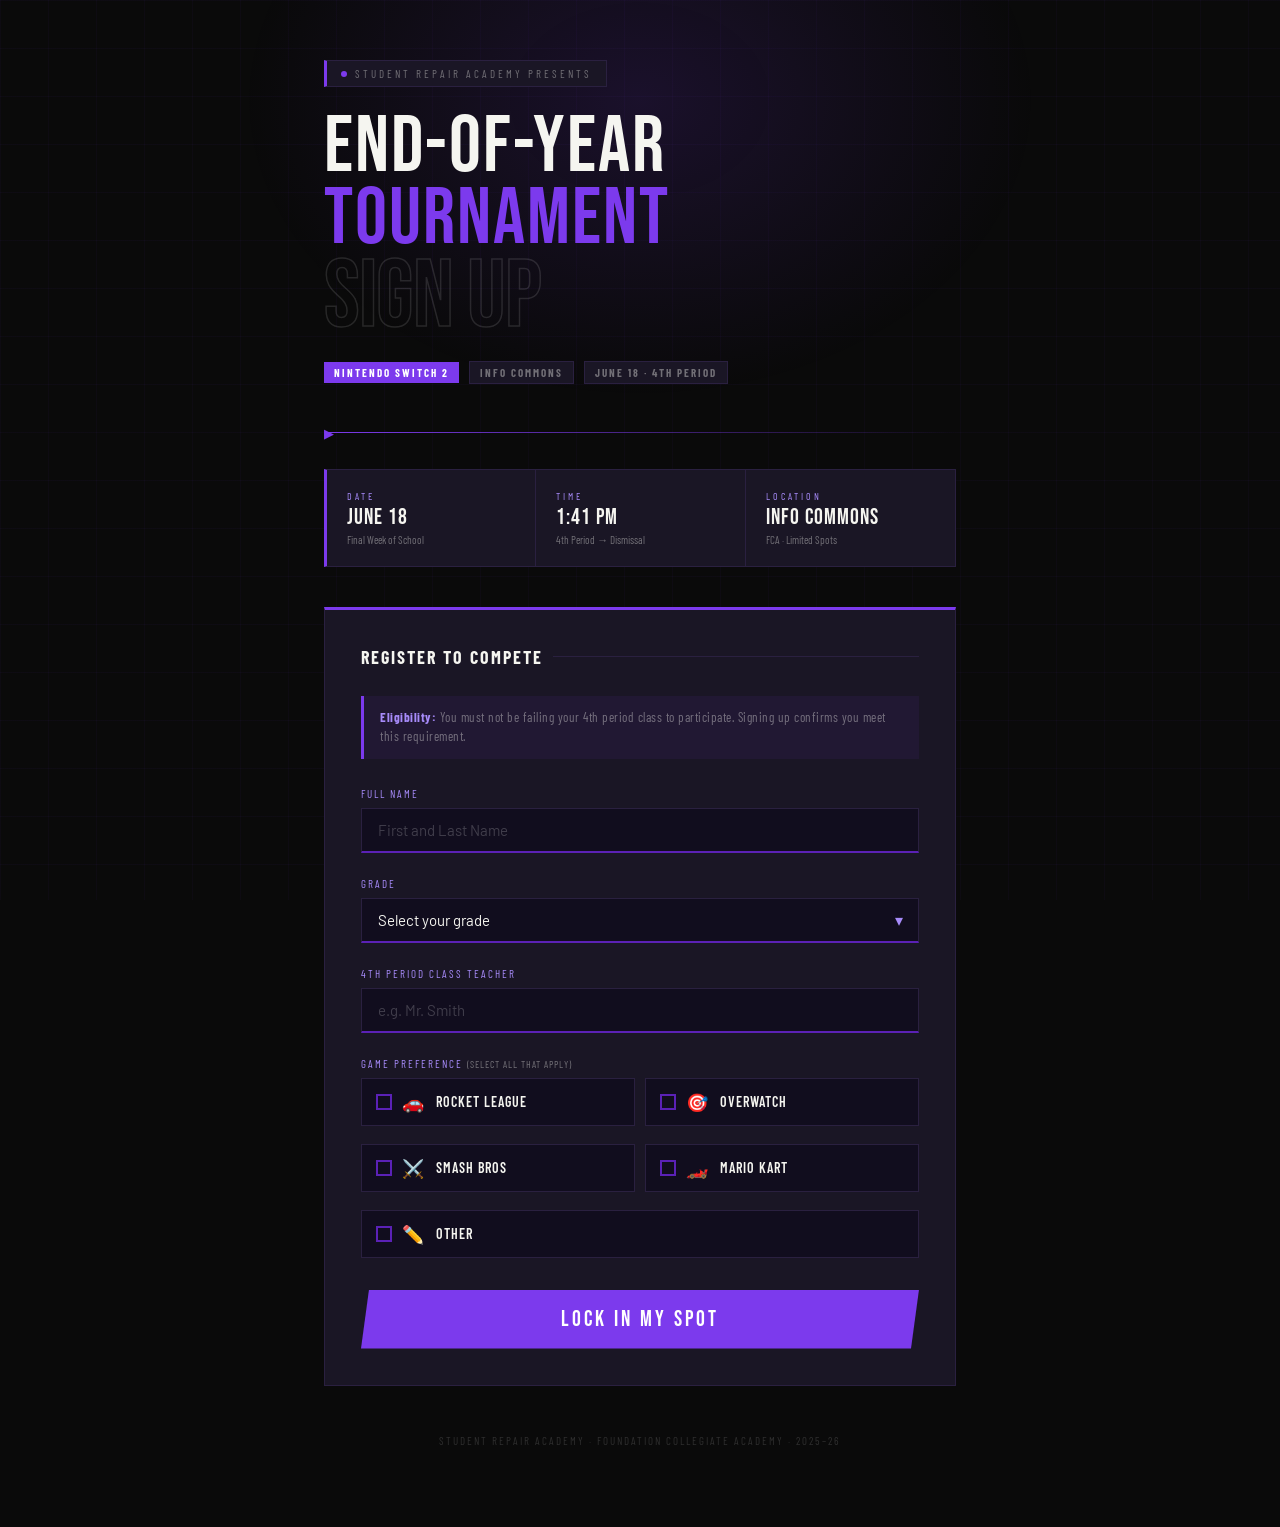
==== index.html @ 6c98fd11 "Create index.html" ====
<!DOCTYPE html>
<html lang="en">
<head>
<meta charset="UTF-8">
<meta name="viewport" content="width=device-width, initial-scale=1.0">
<title>SRA Tournament — Sign Up</title>
<link href="https://fonts.googleapis.com/css2?family=Bebas+Neue&family=Barlow+Condensed:wght@400;600;700&family=Barlow:wght@400;500&display=swap" rel="stylesheet">
<style>
  *, *::before, *::after { box-sizing: border-box; margin: 0; padding: 0; }

  :root {
    --black: #0a0a0a;
    --purple: #7c3aed;
    --purple-light: #a78bfa;
    --purple-dark: #5b21b6;
    --purple-glow: rgba(124,58,237,0.25);
    --card: #1a1625;
    --card-border: #2a2040;
    --white: #f5f5f0;
    --muted: rgba(245,245,240,0.4);
  }

  html { scroll-behavior: smooth; }

  body {
    background: var(--black);
    color: var(--white);
    font-family: 'Barlow', sans-serif;
    min-height: 100vh;
    overflow-x: hidden;
  }

  /* Animated background */
  body::before {
    content: '';
    position: fixed;
    inset: 0;
    background-image:
      linear-gradient(rgba(124,58,237,0.04) 1px, transparent 1px),
      linear-gradient(90deg, rgba(124,58,237,0.04) 1px, transparent 1px);
    background-size: 48px 48px;
    pointer-events: none;
    z-index: 0;
  }

  /* Glow orb */
  body::after {
    content: '';
    position: fixed;
    top: -200px;
    left: 50%;
    transform: translateX(-50%);
    width: 800px;
    height: 600px;
    background: radial-gradient(ellipse, rgba(124,58,237,0.15) 0%, transparent 70%);
    pointer-events: none;
    z-index: 0;
  }

  .container {
    max-width: 680px;
    margin: 0 auto;
    padding: 60px 24px 80px;
    position: relative;
    z-index: 1;
  }

  /* Header */
  .header {
    margin-bottom: 48px;
    animation: fadeUp 0.6s ease both;
  }

  .presents-tag {
    display: inline-flex;
    align-items: center;
    gap: 8px;
    background: var(--card);
    border: 1px solid var(--card-border);
    border-left: 3px solid var(--purple);
    padding: 6px 14px;
    font-family: 'Barlow Condensed', sans-serif;
    font-size: 11px;
    letter-spacing: 3px;
    text-transform: uppercase;
    color: var(--muted);
    margin-bottom: 24px;
  }

  .presents-tag::before {
    content: '';
    width: 6px; height: 6px;
    border-radius: 50%;
    background: var(--purple);
    animation: pulse 2s ease infinite;
  }

  .main-title {
    font-family: 'Bebas Neue', sans-serif;
    font-size: 80px;
    line-height: 0.9;
    letter-spacing: 2px;
    margin-bottom: 16px;
  }

  .main-title .line1 { color: var(--white); }
  .main-title .line2 { color: var(--purple); }
  .main-title .line3 {
    -webkit-text-stroke: 1.5px rgba(255,255,255,0.12);
    color: transparent;
    font-size: 96px;
    letter-spacing: -1px;
  }

  .meta-row {
    display: flex;
    align-items: center;
    flex-wrap: wrap;
    gap: 10px;
    margin-top: 20px;
  }

  .badge {
    font-family: 'Barlow Condensed', sans-serif;
    font-size: 11px;
    font-weight: 700;
    letter-spacing: 2px;
    text-transform: uppercase;
    padding: 4px 10px;
  }

  .badge-purple { background: var(--purple); color: white; }
  .badge-outline {
    border: 1px solid var(--card-border);
    color: var(--muted);
    background: var(--card);
  }

  .divider {
    height: 1px;
    background: linear-gradient(90deg, var(--purple), transparent);
    margin: 36px 0;
    position: relative;
    animation: fadeUp 0.6s 0.2s ease both;
  }

  .divider::before {
    content: '▶';
    position: absolute;
    left: 0; top: -7px;
    color: var(--purple);
    font-size: 13px;
  }

  /* Event info strip */
  .info-strip {
    display: grid;
    grid-template-columns: repeat(3, 1fr);
    border: 1px solid var(--card-border);
    border-left: 3px solid var(--purple);
    background: var(--card);
    margin-bottom: 40px;
    animation: fadeUp 0.6s 0.3s ease both;
  }

  .info-item {
    padding: 20px;
    border-right: 1px solid var(--card-border);
  }

  .info-item:last-child { border-right: none; }

  .info-label {
    font-family: 'Barlow Condensed', sans-serif;
    font-size: 10px;
    letter-spacing: 3px;
    text-transform: uppercase;
    color: var(--purple-light);
    margin-bottom: 4px;
  }

  .info-value {
    font-family: 'Bebas Neue', sans-serif;
    font-size: 22px;
    letter-spacing: 1px;
    color: var(--white);
    line-height: 1.1;
  }

  .info-sub {
    font-size: 11px;
    color: var(--muted);
    margin-top: 2px;
    font-family: 'Barlow Condensed', sans-serif;
  }

  /* Form */
  .form-card {
    background: var(--card);
    border: 1px solid var(--card-border);
    border-top: 3px solid var(--purple);
    padding: 36px;
    animation: fadeUp 0.6s 0.4s ease both;
  }

  .form-title {
    font-family: 'Barlow Condensed', sans-serif;
    font-weight: 700;
    font-size: 18px;
    letter-spacing: 2px;
    text-transform: uppercase;
    color: var(--white);
    margin-bottom: 28px;
    display: flex;
    align-items: center;
    gap: 10px;
  }

  .form-title::after {
    content: '';
    flex: 1;
    height: 1px;
    background: var(--card-border);
  }

  .field-group {
    margin-bottom: 24px;
  }

  label {
    display: block;
    font-family: 'Barlow Condensed', sans-serif;
    font-size: 11px;
    letter-spacing: 2px;
    text-transform: uppercase;
    color: var(--purple-light);
    margin-bottom: 8px;
  }

  input[type="text"],
  select {
    width: 100%;
    background: #110d1e;
    border: 1px solid var(--card-border);
    border-bottom: 2px solid var(--purple-dark);
    color: var(--white);
    font-family: 'Barlow', sans-serif;
    font-size: 15px;
    padding: 12px 16px;
    outline: none;
    transition: border-color 0.2s, box-shadow 0.2s;
    appearance: none;
    -webkit-appearance: none;
  }

  input[type="text"]:focus,
  select:focus {
    border-color: var(--purple);
    border-bottom-color: var(--purple);
    box-shadow: 0 4px 20px rgba(124,58,237,0.15);
  }

  input[type="text"]::placeholder { color: rgba(255,255,255,0.2); }

  .select-wrap {
    position: relative;
  }

  .select-wrap::after {
    content: '▾';
    position: absolute;
    right: 16px;
    top: 50%;
    transform: translateY(-50%);
    color: var(--purple-light);
    pointer-events: none;
    font-size: 16px;
  }

  select option { background: #1a1625; }

  /* Checkbox group */
  .checkbox-group {
    display: grid;
    grid-template-columns: 1fr 1fr;
    gap: 10px;
  }

  .checkbox-item {
    display: flex;
    align-items: center;
    gap: 10px;
    background: #110d1e;
    border: 1px solid var(--card-border);
    padding: 12px 14px;
    cursor: pointer;
    transition: border-color 0.2s, background 0.2s;
    user-select: none;
  }

  .checkbox-item:hover {
    border-color: var(--purple-dark);
    background: #1a1230;
  }

  .checkbox-item input[type="checkbox"] {
    appearance: none;
    -webkit-appearance: none;
    width: 16px; height: 16px;
    border: 2px solid var(--purple-dark);
    background: transparent;
    cursor: pointer;
    flex-shrink: 0;
    position: relative;
    transition: background 0.15s, border-color 0.15s;
  }

  .checkbox-item input[type="checkbox"]:checked {
    background: var(--purple);
    border-color: var(--purple);
  }

  .checkbox-item input[type="checkbox"]:checked::after {
    content: '✓';
    position: absolute;
    top: -2px; left: 1px;
    color: white;
    font-size: 12px;
    font-weight: bold;
  }

  .checkbox-item:has(input:checked) {
    border-color: var(--purple);
    background: rgba(124,58,237,0.08);
  }

  .checkbox-label {
    font-family: 'Barlow Condensed', sans-serif;
    font-size: 14px;
    font-weight: 600;
    letter-spacing: 1px;
    color: var(--white);
  }

  .checkbox-item .game-icon {
    font-size: 18px;
  }

  /* Notice */
  .notice {
    background: rgba(124,58,237,0.07);
    border-left: 3px solid var(--purple);
    padding: 12px 16px;
    margin-bottom: 28px;
    font-size: 13px;
    color: var(--muted);
    line-height: 1.5;
    font-family: 'Barlow Condensed', sans-serif;
    letter-spacing: 0.5px;
  }

  .notice strong { color: var(--purple-light); }

  /* Submit */
  .submit-btn {
    width: 100%;
    background: var(--purple);
    color: white;
    border: none;
    font-family: 'Bebas Neue', sans-serif;
    font-size: 22px;
    letter-spacing: 3px;
    padding: 16px;
    cursor: pointer;
    clip-path: polygon(8px 0%, 100% 0%, calc(100% - 8px) 100%, 0% 100%);
    transition: background 0.2s, transform 0.1s, box-shadow 0.2s;
    position: relative;
    overflow: hidden;
  }

  .submit-btn:hover {
    background: var(--purple-dark);
    box-shadow: 0 0 30px rgba(124,58,237,0.4);
  }

  .submit-btn:active { transform: scale(0.99); }

  .submit-btn.loading {
    pointer-events: none;
    opacity: 0.7;
  }

  /* Success state */
  .success-screen {
    display: none;
    text-align: center;
    padding: 60px 20px;
    animation: fadeUp 0.5s ease both;
  }

  .success-screen.show { display: block; }
  .form-card.hidden { display: none; }

  .success-icon {
    width: 64px; height: 64px;
    background: var(--purple);
    border-radius: 50%;
    display: flex;
    align-items: center;
    justify-content: center;
    margin: 0 auto 24px;
    font-size: 28px;
    box-shadow: 0 0 40px rgba(124,58,237,0.4);
  }

  .success-title {
    font-family: 'Bebas Neue', sans-serif;
    font-size: 52px;
    color: var(--white);
    letter-spacing: 2px;
    line-height: 1;
    margin-bottom: 12px;
  }

  .success-title span { color: var(--purple); }

  .success-body {
    font-family: 'Barlow Condensed', sans-serif;
    font-size: 16px;
    color: var(--muted);
    letter-spacing: 1px;
    line-height: 1.6;
  }

  /* Footer */
  .footer {
    text-align: center;
    margin-top: 48px;
    font-family: 'Barlow Condensed', sans-serif;
    font-size: 11px;
    letter-spacing: 2px;
    text-transform: uppercase;
    color: rgba(255,255,255,0.15);
  }

  /* Animations */
  @keyframes fadeUp {
    from { opacity: 0; transform: translateY(20px); }
    to { opacity: 1; transform: translateY(0); }
  }

  @keyframes pulse {
    0%, 100% { opacity: 1; }
    50% { opacity: 0.4; }
  }

  /* Error state */
  .field-error {
    font-family: 'Barlow Condensed', sans-serif;
    font-size: 12px;
    color: #f87171;
    letter-spacing: 1px;
    margin-top: 6px;
    display: none;
  }

  .field-group.has-error input,
  .field-group.has-error select {
    border-color: #f87171;
  }

  .field-group.has-error .field-error { display: block; }
</style>
</head>
<body>

<div class="container">

  <!-- Header -->
  <div class="header">
    <div class="presents-tag">Student Repair Academy Presents</div>
    <div class="main-title">
      <div class="line1">END-OF-YEAR</div>
      <div class="line2">TOURNAMENT</div>
      <div class="line3">SIGN UP</div>
    </div>
    <div class="meta-row">
      <span class="badge badge-purple">Nintendo Switch 2</span>
      <span class="badge badge-outline">Info Commons</span>
      <span class="badge badge-outline">June 18 · 4th Period</span>
    </div>
  </div>

  <div class="divider"></div>

  <!-- Info Strip -->
  <div class="info-strip">
    <div class="info-item">
      <div class="info-label">Date</div>
      <div class="info-value">June 18</div>
      <div class="info-sub">Final Week of School</div>
    </div>
    <div class="info-item">
      <div class="info-label">Time</div>
      <div class="info-value">1:41 PM</div>
      <div class="info-sub">4th Period → Dismissal</div>
    </div>
    <div class="info-item">
      <div class="info-label">Location</div>
      <div class="info-value">Info Commons</div>
      <div class="info-sub">FCA · Limited Spots</div>
    </div>
  </div>

  <!-- Form -->
  <div class="form-card" id="formCard">
    <div class="form-title">Register to Compete</div>

    <div class="notice">
      <strong>Eligibility:</strong> You must not be failing your 4th period class to participate. Signing up confirms you meet this requirement.
    </div>

    <div class="field-group" id="fg-name">
      <label for="fullName">Full Name</label>
      <input type="text" id="fullName" name="entry.755733156" placeholder="First and Last Name" autocomplete="off">
      <div class="field-error">Please enter your full name.</div>
    </div>

    <div class="field-group" id="fg-grade">
      <label for="grade">Grade</label>
      <div class="select-wrap">
        <select id="grade" name="entry.1058867042">
          <option value="" disabled selected>Select your grade</option>
          <option value="9">9th Grade</option>
          <option value="10">10th Grade</option>
          <option value="11">11th Grade</option>
          <option value="12">12th Grade</option>
        </select>
      </div>
      <div class="field-error">Please select your grade.</div>
    </div>

    <div class="field-group" id="fg-teacher">
      <label for="teacher">4th Period Class Teacher</label>
      <input type="text" id="teacher" name="entry.528406179" placeholder="e.g. Mr. Smith" autocomplete="off">
      <div class="field-error">Please enter your 4th period teacher.</div>
    </div>

    <div class="field-group" id="fg-game">
      <label>Game Preference <span style="color:var(--muted);font-size:10px;letter-spacing:1px">(SELECT ALL THAT APPLY)</span></label>
      <div class="checkbox-group">
        <label class="checkbox-item">
          <input type="checkbox" name="entry.562549117" value="Rocket League">
          <span class="game-icon">🚗</span>
          <span class="checkbox-label">Rocket League</span>
        </label>
        <label class="checkbox-item">
          <input type="checkbox" name="entry.562549117" value="Overwatch">
          <span class="game-icon">🎯</span>
          <span class="checkbox-label">Overwatch</span>
        </label>
        <label class="checkbox-item">
          <input type="checkbox" name="entry.562549117" value="Smash Bros">
          <span class="game-icon">⚔️</span>
          <span class="checkbox-label">Smash Bros</span>
        </label>
        <label class="checkbox-item">
          <input type="checkbox" name="entry.562549117" value="Mario Kart">
          <span class="game-icon">🏎️</span>
          <span class="checkbox-label">Mario Kart</span>
        </label>
        <label class="checkbox-item" style="grid-column: span 2;">
          <input type="checkbox" id="otherCheckbox" value="__other_option__" onchange="toggleOther(this)">
          <span class="game-icon">✏️</span>
          <span class="checkbox-label">Other</span>
        </label>
      </div>
      <div id="otherInputWrap" style="display:none; margin-top:10px;">
        <input type="text" id="otherGameInput" placeholder="What game would you like to play?" autocomplete="off">
      </div>
      <div class="field-error">Please select at least one game.</div>
    </div>

    <button class="submit-btn" id="submitBtn" onclick="handleSubmit()">
      Lock In My Spot
    </button>
  </div>

  <!-- Success -->
  <div class="success-screen" id="successScreen">
    <div class="success-icon">✓</div>
    <div class="success-title">YOU'RE <span>IN</span></div>
    <div class="success-body">
      Your spot has been registered.<br>
      Show up to the Info Commons on <strong style="color:var(--white)">June 18th during 4th period</strong>.<br><br>
      Remember — you must be passing your 4th period class to compete.
    </div>
  </div>

  <div class="footer">Student Repair Academy · Foundation Collegiate Academy · 2025–26</div>
</div>

<script>
  const FORM_ACTION = "https://docs.google.com/forms/d/e/1FAIpQLScf33ZatgCY6Ls4emtOC2WyzVorVgbDz8nIthLwFi98Kg5EnQ/formResponse";

  function validate() {
    let valid = true;

    const name = document.getElementById('fullName').value.trim();
    const fg_name = document.getElementById('fg-name');
    if (!name) { fg_name.classList.add('has-error'); valid = false; }
    else fg_name.classList.remove('has-error');

    const grade = document.getElementById('grade').value;
    const fg_grade = document.getElementById('fg-grade');
    if (!grade) { fg_grade.classList.add('has-error'); valid = false; }
    else fg_grade.classList.remove('has-error');

    const teacher = document.getElementById('teacher').value.trim();
    const fg_teacher = document.getElementById('fg-teacher');
    if (!teacher) { fg_teacher.classList.add('has-error'); valid = false; }
    else fg_teacher.classList.remove('has-error');

    const games = document.querySelectorAll('input[name="entry.562549117"]:checked');
    const otherCb = document.getElementById('otherCheckbox');
    const fg_game = document.getElementById('fg-game');
    if (games.length === 0 && !otherCb.checked) { fg_game.classList.add('has-error'); valid = false; }
    else fg_game.classList.remove('has-error');

    return valid;
  }

  function toggleOther(cb) {
    document.getElementById('otherInputWrap').style.display = cb.checked ? 'block' : 'none';
  }

  async function handleSubmit() {
    if (!validate()) return;

    const btn = document.getElementById('submitBtn');
    btn.classList.add('loading');
    btn.textContent = 'Submitting...';

    const formData = new FormData();
    formData.append('entry.755733156', document.getElementById('fullName').value.trim());
    formData.append('entry.1058867042', document.getElementById('grade').value);
    formData.append('entry.528406179', document.getElementById('teacher').value.trim());

    const games = document.querySelectorAll('input[name="entry.562549117"]:checked');
    games.forEach(g => formData.append('entry.562549117', g.value));

    const otherChecked = document.getElementById('otherCheckbox').checked;
    if (otherChecked) {
      formData.append('entry.562549117', '__other_option__');
      const otherText = document.getElementById('otherGameInput').value.trim();
      if (otherText) formData.append('entry.562549117.other_option_response', otherText);
    }

    try {
      await fetch(FORM_ACTION, {
        method: 'POST',
        mode: 'no-cors',
        body: formData
      });
    } catch(e) {
      // CORS error expected — submission still goes through
    }

    document.getElementById('formCard').classList.add('hidden');
    document.getElementById('successScreen').classList.add('show');
  }
</script>
</body>
</html>
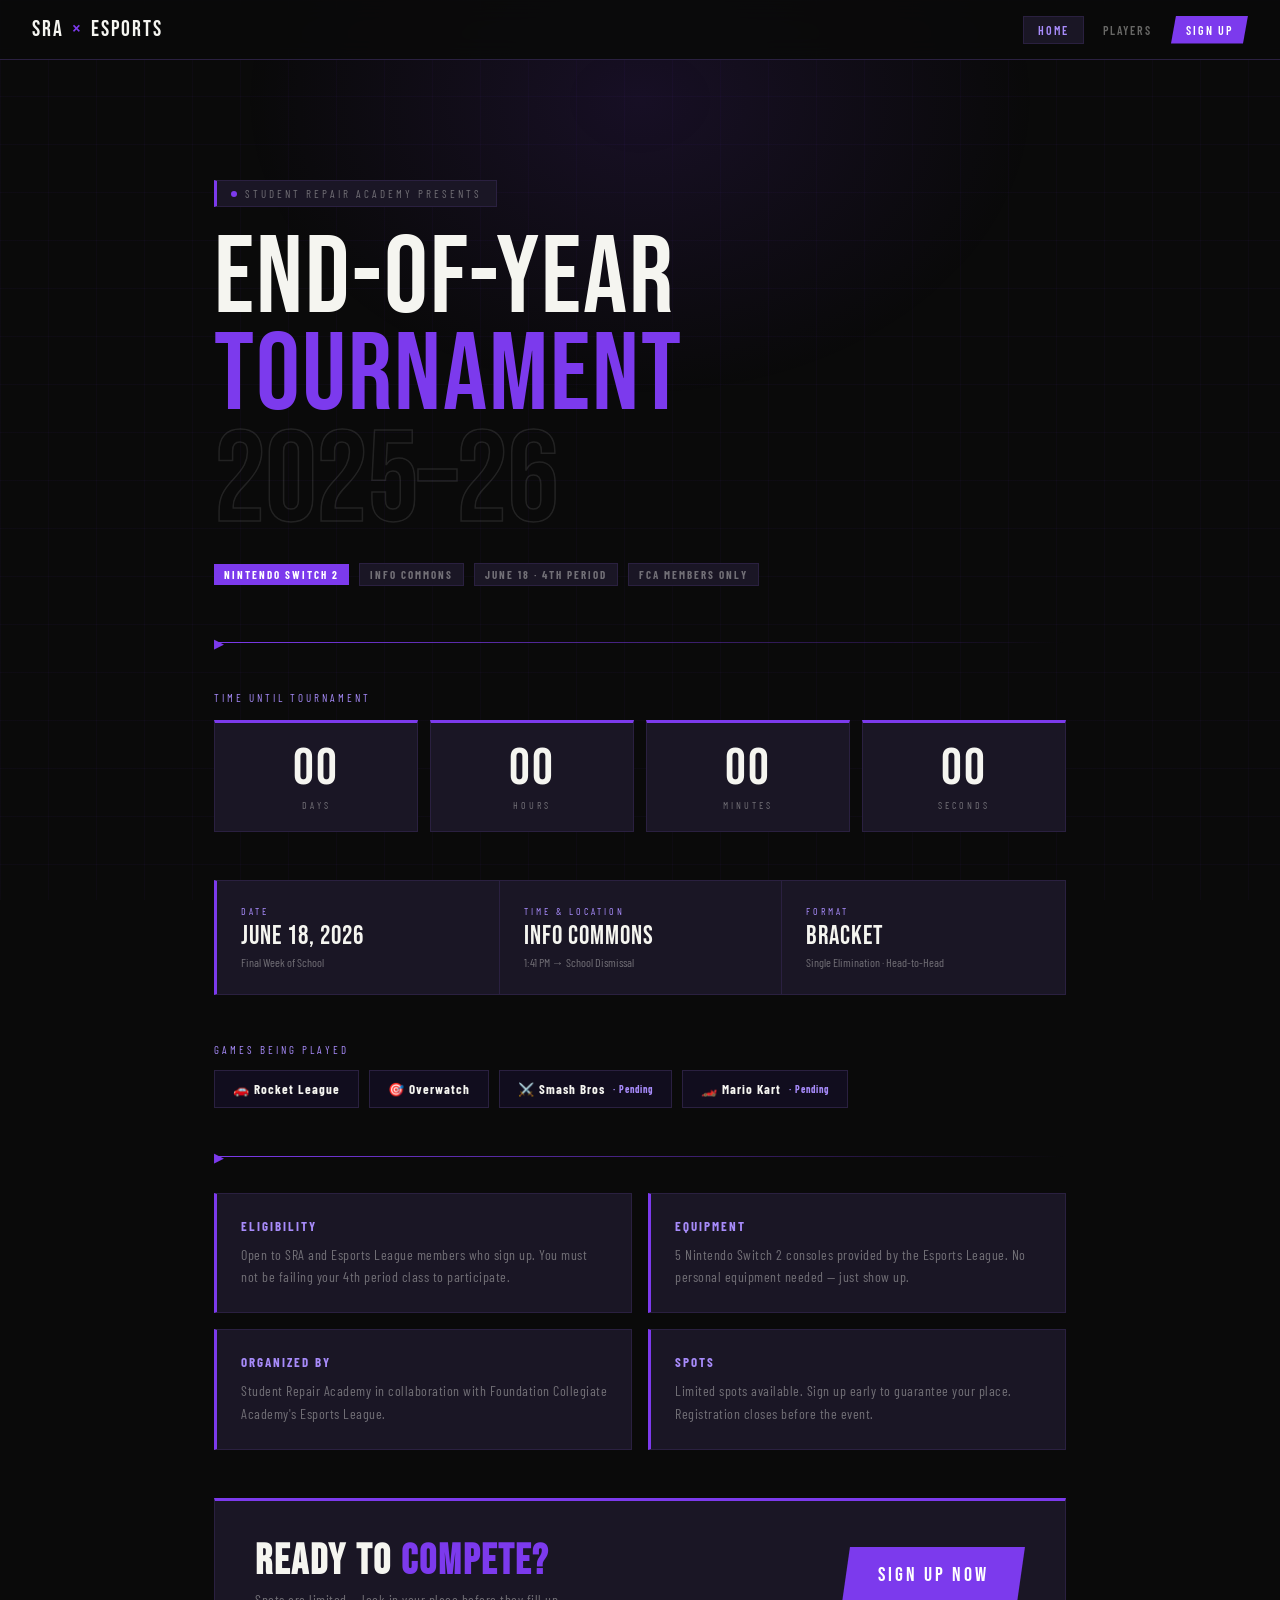
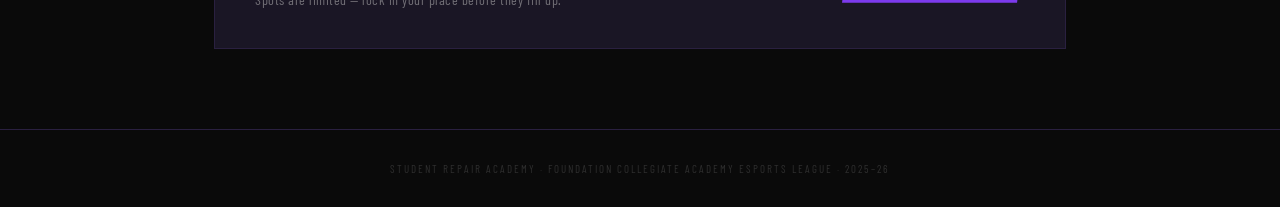
==== commit 58460610: "Update index.html" ====
--- a/index.html
+++ b/index.html
@@ -3,168 +3,96 @@
 <head>
 <meta charset="UTF-8">
 <meta name="viewport" content="width=device-width, initial-scale=1.0">
-<title>SRA Tournament — Sign Up</title>
-<link href="https://fonts.googleapis.com/css2?family=Bebas+Neue&family=Barlow+Condensed:wght@400;600;700&family=Barlow:wght@400;500&display=swap" rel="stylesheet">
+<title>SRA × Esports — End-of-Year Tournament</title>
+<link rel="stylesheet" href="style.css">
 <style>
-  *, *::before, *::after { box-sizing: border-box; margin: 0; padding: 0; }
-
-  :root {
-    --black: #0a0a0a;
-    --purple: #7c3aed;
-    --purple-light: #a78bfa;
-    --purple-dark: #5b21b6;
-    --purple-glow: rgba(124,58,237,0.25);
-    --card: #1a1625;
-    --card-border: #2a2040;
-    --white: #f5f5f0;
-    --muted: rgba(245,245,240,0.4);
-  }
-
-  html { scroll-behavior: smooth; }
-
-  body {
-    background: var(--black);
-    color: var(--white);
-    font-family: 'Barlow', sans-serif;
-    min-height: 100vh;
-    overflow-x: hidden;
-  }
-
-  /* Animated background */
-  body::before {
-    content: '';
-    position: fixed;
-    inset: 0;
-    background-image:
-      linear-gradient(rgba(124,58,237,0.04) 1px, transparent 1px),
-      linear-gradient(90deg, rgba(124,58,237,0.04) 1px, transparent 1px);
-    background-size: 48px 48px;
-    pointer-events: none;
-    z-index: 0;
-  }
-
-  /* Glow orb */
-  body::after {
-    content: '';
-    position: fixed;
-    top: -200px;
-    left: 50%;
-    transform: translateX(-50%);
-    width: 800px;
-    height: 600px;
-    background: radial-gradient(ellipse, rgba(124,58,237,0.15) 0%, transparent 70%);
-    pointer-events: none;
-    z-index: 0;
-  }
-
-  .container {
-    max-width: 680px;
-    margin: 0 auto;
-    padding: 60px 24px 80px;
-    position: relative;
-    z-index: 1;
-  }
-
-  /* Header */
-  .header {
-    margin-bottom: 48px;
-    animation: fadeUp 0.6s ease both;
-  }
-
-  .presents-tag {
-    display: inline-flex;
+  .hero { padding: 60px 0 20px; }
+
+  .main-title {
+    font-family: 'Bebas Neue', sans-serif;
+    font-size: clamp(64px, 10vw, 110px);
+    line-height: 0.88;
+    letter-spacing: 2px;
+    margin-bottom: 20px;
+  }
+
+  .main-title .l1 { color: var(--white); display: block; }
+  .main-title .l2 { color: var(--purple); display: block; }
+  .main-title .l3 {
+    -webkit-text-stroke: 1.5px rgba(255,255,255,0.1);
+    color: transparent;
+    display: block;
+    font-size: clamp(72px, 12vw, 130px);
+    letter-spacing: -1px;
+  }
+
+  .meta-row {
+    display: flex;
     align-items: center;
-    gap: 8px;
-    background: var(--card);
-    border: 1px solid var(--card-border);
-    border-left: 3px solid var(--purple);
-    padding: 6px 14px;
+    flex-wrap: wrap;
+    gap: 10px;
+    margin-top: 24px;
+  }
+
+  /* Countdown */
+  .countdown-section {
+    margin: 48px 0;
+  }
+
+  .countdown-label {
     font-family: 'Barlow Condensed', sans-serif;
     font-size: 11px;
     letter-spacing: 3px;
     text-transform: uppercase;
+    color: var(--purple-light);
+    margin-bottom: 16px;
+  }
+
+  .countdown {
+    display: flex;
+    gap: 12px;
+    flex-wrap: wrap;
+  }
+
+  .countdown-unit {
+    background: var(--card);
+    border: 1px solid var(--card-border);
+    border-top: 3px solid var(--purple);
+    padding: 20px 24px;
+    text-align: center;
+    min-width: 90px;
+    flex: 1;
+  }
+
+  .countdown-num {
+    font-family: 'Bebas Neue', sans-serif;
+    font-size: 52px;
+    color: var(--white);
+    line-height: 1;
+    letter-spacing: 2px;
+  }
+
+  .countdown-unit-label {
+    font-family: 'Barlow Condensed', sans-serif;
+    font-size: 10px;
+    letter-spacing: 3px;
+    text-transform: uppercase;
     color: var(--muted);
-    margin-bottom: 24px;
-  }
-
-  .presents-tag::before {
-    content: '';
-    width: 6px; height: 6px;
-    border-radius: 50%;
-    background: var(--purple);
-    animation: pulse 2s ease infinite;
-  }
-
-  .main-title {
-    font-family: 'Bebas Neue', sans-serif;
-    font-size: 80px;
-    line-height: 0.9;
-    letter-spacing: 2px;
-    margin-bottom: 16px;
-  }
-
-  .main-title .line1 { color: var(--white); }
-  .main-title .line2 { color: var(--purple); }
-  .main-title .line3 {
-    -webkit-text-stroke: 1.5px rgba(255,255,255,0.12);
-    color: transparent;
-    font-size: 96px;
-    letter-spacing: -1px;
-  }
-
-  .meta-row {
-    display: flex;
-    align-items: center;
-    flex-wrap: wrap;
-    gap: 10px;
-    margin-top: 20px;
-  }
-
-  .badge {
-    font-family: 'Barlow Condensed', sans-serif;
-    font-size: 11px;
-    font-weight: 700;
-    letter-spacing: 2px;
-    text-transform: uppercase;
-    padding: 4px 10px;
-  }
-
-  .badge-purple { background: var(--purple); color: white; }
-  .badge-outline {
-    border: 1px solid var(--card-border);
-    color: var(--muted);
-    background: var(--card);
-  }
-
-  .divider {
-    height: 1px;
-    background: linear-gradient(90deg, var(--purple), transparent);
-    margin: 36px 0;
-    position: relative;
-    animation: fadeUp 0.6s 0.2s ease both;
-  }
-
-  .divider::before {
-    content: '▶';
-    position: absolute;
-    left: 0; top: -7px;
-    color: var(--purple);
-    font-size: 13px;
-  }
-
-  /* Event info strip */
-  .info-strip {
+    margin-top: 4px;
+  }
+
+  /* Info grid */
+  .info-grid {
     display: grid;
     grid-template-columns: repeat(3, 1fr);
     border: 1px solid var(--card-border);
     border-left: 3px solid var(--purple);
     background: var(--card);
-    margin-bottom: 40px;
-    animation: fadeUp 0.6s 0.3s ease both;
+    margin-bottom: 48px;
   }
 
   .info-item {
-    padding: 20px;
+    padding: 24px;
     border-right: 1px solid var(--card-border);
   }
 
@@ -176,499 +104,285 @@
     letter-spacing: 3px;
     text-transform: uppercase;
     color: var(--purple-light);
-    margin-bottom: 4px;
+    margin-bottom: 6px;
   }
 
   .info-value {
     font-family: 'Bebas Neue', sans-serif;
-    font-size: 22px;
+    font-size: 26px;
     letter-spacing: 1px;
     color: var(--white);
     line-height: 1.1;
   }
 
   .info-sub {
-    font-size: 11px;
+    font-size: 12px;
     color: var(--muted);
-    margin-top: 2px;
-    font-family: 'Barlow Condensed', sans-serif;
-  }
-
-  /* Form */
-  .form-card {
+    margin-top: 3px;
+    font-family: 'Barlow Condensed', sans-serif;
+  }
+
+  /* About section */
+  .about-grid {
+    display: grid;
+    grid-template-columns: 1fr 1fr;
+    gap: 16px;
+    margin-bottom: 48px;
+  }
+
+  .about-card {
     background: var(--card);
     border: 1px solid var(--card-border);
-    border-top: 3px solid var(--purple);
-    padding: 36px;
-    animation: fadeUp 0.6s 0.4s ease both;
-  }
-
-  .form-title {
+    border-left: 3px solid var(--purple);
+    padding: 24px;
+  }
+
+  .about-card-title {
     font-family: 'Barlow Condensed', sans-serif;
     font-weight: 700;
-    font-size: 18px;
-    letter-spacing: 2px;
-    text-transform: uppercase;
-    color: var(--white);
-    margin-bottom: 28px;
-    display: flex;
-    align-items: center;
-    gap: 10px;
-  }
-
-  .form-title::after {
-    content: '';
-    flex: 1;
-    height: 1px;
-    background: var(--card-border);
-  }
-
-  .field-group {
-    margin-bottom: 24px;
-  }
-
-  label {
-    display: block;
-    font-family: 'Barlow Condensed', sans-serif;
-    font-size: 11px;
+    font-size: 13px;
     letter-spacing: 2px;
     text-transform: uppercase;
     color: var(--purple-light);
+    margin-bottom: 10px;
+  }
+
+  .about-card p {
+    font-size: 14px;
+    color: var(--muted);
+    line-height: 1.6;
+    font-family: 'Barlow Condensed', sans-serif;
+    letter-spacing: 0.5px;
+  }
+
+  /* CTA */
+  .cta-block {
+    background: var(--card);
+    border: 1px solid var(--card-border);
+    border-top: 3px solid var(--purple);
+    padding: 40px;
+    display: flex;
+    align-items: center;
+    justify-content: space-between;
+    gap: 24px;
+    flex-wrap: wrap;
+  }
+
+  .cta-block .left h2 {
+    font-family: 'Bebas Neue', sans-serif;
+    font-size: 42px;
+    letter-spacing: 2px;
+    color: var(--white);
+    line-height: 1;
     margin-bottom: 8px;
   }
 
-  input[type="text"],
-  select {
-    width: 100%;
+  .cta-block .left h2 span { color: var(--purple); }
+
+  .cta-block .left p {
+    font-family: 'Barlow Condensed', sans-serif;
+    font-size: 14px;
+    color: var(--muted);
+    letter-spacing: 0.5px;
+  }
+
+  .cta-btn {
+    display: inline-block;
+    background: var(--purple);
+    color: white;
+    font-family: 'Bebas Neue', sans-serif;
+    font-size: 20px;
+    letter-spacing: 3px;
+    padding: 16px 36px;
+    text-decoration: none;
+    clip-path: polygon(8px 0%, 100% 0%, calc(100% - 8px) 100%, 0% 100%);
+    transition: background 0.2s, box-shadow 0.2s;
+    white-space: nowrap;
+  }
+
+  .cta-btn:hover {
+    background: var(--purple-dark);
+    box-shadow: 0 0 30px rgba(124,58,237,0.4);
+  }
+
+  /* Games list */
+  .games-row {
+    display: flex;
+    gap: 10px;
+    flex-wrap: wrap;
+    margin-bottom: 48px;
+  }
+
+  .game-tag {
     background: #110d1e;
     border: 1px solid var(--card-border);
-    border-bottom: 2px solid var(--purple-dark);
-    color: var(--white);
-    font-family: 'Barlow', sans-serif;
-    font-size: 15px;
-    padding: 12px 16px;
-    outline: none;
-    transition: border-color 0.2s, box-shadow 0.2s;
-    appearance: none;
-    -webkit-appearance: none;
-  }
-
-  input[type="text"]:focus,
-  select:focus {
-    border-color: var(--purple);
-    border-bottom-color: var(--purple);
-    box-shadow: 0 4px 20px rgba(124,58,237,0.15);
-  }
-
-  input[type="text"]::placeholder { color: rgba(255,255,255,0.2); }
-
-  .select-wrap {
-    position: relative;
-  }
-
-  .select-wrap::after {
-    content: '▾';
-    position: absolute;
-    right: 16px;
-    top: 50%;
-    transform: translateY(-50%);
-    color: var(--purple-light);
-    pointer-events: none;
-    font-size: 16px;
-  }
-
-  select option { background: #1a1625; }
-
-  /* Checkbox group */
-  .checkbox-group {
-    display: grid;
-    grid-template-columns: 1fr 1fr;
-    gap: 10px;
-  }
-
-  .checkbox-item {
-    display: flex;
-    align-items: center;
-    gap: 10px;
-    background: #110d1e;
-    border: 1px solid var(--card-border);
-    padding: 12px 14px;
-    cursor: pointer;
-    transition: border-color 0.2s, background 0.2s;
-    user-select: none;
-  }
-
-  .checkbox-item:hover {
-    border-color: var(--purple-dark);
-    background: #1a1230;
-  }
-
-  .checkbox-item input[type="checkbox"] {
-    appearance: none;
-    -webkit-appearance: none;
-    width: 16px; height: 16px;
-    border: 2px solid var(--purple-dark);
-    background: transparent;
-    cursor: pointer;
-    flex-shrink: 0;
-    position: relative;
-    transition: background 0.15s, border-color 0.15s;
-  }
-
-  .checkbox-item input[type="checkbox"]:checked {
-    background: var(--purple);
-    border-color: var(--purple);
-  }
-
-  .checkbox-item input[type="checkbox"]:checked::after {
-    content: '✓';
-    position: absolute;
-    top: -2px; left: 1px;
-    color: white;
-    font-size: 12px;
-    font-weight: bold;
-  }
-
-  .checkbox-item:has(input:checked) {
-    border-color: var(--purple);
-    background: rgba(124,58,237,0.08);
-  }
-
-  .checkbox-label {
-    font-family: 'Barlow Condensed', sans-serif;
-    font-size: 14px;
-    font-weight: 600;
+    padding: 10px 18px;
+    font-family: 'Barlow Condensed', sans-serif;
+    font-weight: 700;
+    font-size: 13px;
     letter-spacing: 1px;
     color: var(--white);
-  }
-
-  .checkbox-item .game-icon {
-    font-size: 18px;
-  }
-
-  /* Notice */
-  .notice {
-    background: rgba(124,58,237,0.07);
-    border-left: 3px solid var(--purple);
-    padding: 12px 16px;
-    margin-bottom: 28px;
-    font-size: 13px;
-    color: var(--muted);
-    line-height: 1.5;
-    font-family: 'Barlow Condensed', sans-serif;
-    letter-spacing: 0.5px;
-  }
-
-  .notice strong { color: var(--purple-light); }
-
-  /* Submit */
-  .submit-btn {
-    width: 100%;
-    background: var(--purple);
-    color: white;
-    border: none;
-    font-family: 'Bebas Neue', sans-serif;
-    font-size: 22px;
-    letter-spacing: 3px;
-    padding: 16px;
-    cursor: pointer;
-    clip-path: polygon(8px 0%, 100% 0%, calc(100% - 8px) 100%, 0% 100%);
-    transition: background 0.2s, transform 0.1s, box-shadow 0.2s;
-    position: relative;
-    overflow: hidden;
-  }
-
-  .submit-btn:hover {
-    background: var(--purple-dark);
-    box-shadow: 0 0 30px rgba(124,58,237,0.4);
-  }
-
-  .submit-btn:active { transform: scale(0.99); }
-
-  .submit-btn.loading {
-    pointer-events: none;
-    opacity: 0.7;
-  }
-
-  /* Success state */
-  .success-screen {
-    display: none;
-    text-align: center;
-    padding: 60px 20px;
-    animation: fadeUp 0.5s ease both;
-  }
-
-  .success-screen.show { display: block; }
-  .form-card.hidden { display: none; }
-
-  .success-icon {
-    width: 64px; height: 64px;
-    background: var(--purple);
-    border-radius: 50%;
     display: flex;
     align-items: center;
-    justify-content: center;
-    margin: 0 auto 24px;
-    font-size: 28px;
-    box-shadow: 0 0 40px rgba(124,58,237,0.4);
-  }
-
-  .success-title {
-    font-family: 'Bebas Neue', sans-serif;
-    font-size: 52px;
-    color: var(--white);
-    letter-spacing: 2px;
-    line-height: 1;
-    margin-bottom: 12px;
-  }
-
-  .success-title span { color: var(--purple); }
-
-  .success-body {
-    font-family: 'Barlow Condensed', sans-serif;
-    font-size: 16px;
-    color: var(--muted);
+    gap: 8px;
+  }
+
+  .game-tag .pending {
+    font-size: 10px;
+    color: var(--purple-light);
     letter-spacing: 1px;
-    line-height: 1.6;
-  }
-
-  /* Footer */
-  .footer {
-    text-align: center;
-    margin-top: 48px;
-    font-family: 'Barlow Condensed', sans-serif;
-    font-size: 11px;
-    letter-spacing: 2px;
-    text-transform: uppercase;
-    color: rgba(255,255,255,0.15);
-  }
-
-  /* Animations */
-  @keyframes fadeUp {
-    from { opacity: 0; transform: translateY(20px); }
-    to { opacity: 1; transform: translateY(0); }
-  }
-
-  @keyframes pulse {
-    0%, 100% { opacity: 1; }
-    50% { opacity: 0.4; }
-  }
-
-  /* Error state */
-  .field-error {
-    font-family: 'Barlow Condensed', sans-serif;
-    font-size: 12px;
-    color: #f87171;
-    letter-spacing: 1px;
-    margin-top: 6px;
-    display: none;
-  }
-
-  .field-group.has-error input,
-  .field-group.has-error select {
-    border-color: #f87171;
-  }
-
-  .field-group.has-error .field-error { display: block; }
+  }
 </style>
 </head>
 <body>
 
+<nav>
+  <a href="index.html" class="nav-logo">SRA <span>×</span> ESPORTS</a>
+  <div class="nav-links">
+    <a href="index.html" class="active">Home</a>
+    <a href="players.html">Players</a>
+    <a href="signup.html" class="cta">Sign Up</a>
+  </div>
+</nav>
+
 <div class="container">
 
-  <!-- Header -->
-  <div class="header">
+  <div class="hero fade-up">
     <div class="presents-tag">Student Repair Academy Presents</div>
     <div class="main-title">
-      <div class="line1">END-OF-YEAR</div>
-      <div class="line2">TOURNAMENT</div>
-      <div class="line3">SIGN UP</div>
+      <span class="l1">END-OF-YEAR</span>
+      <span class="l2">TOURNAMENT</span>
+      <span class="l3">2025–26</span>
     </div>
     <div class="meta-row">
       <span class="badge badge-purple">Nintendo Switch 2</span>
       <span class="badge badge-outline">Info Commons</span>
       <span class="badge badge-outline">June 18 · 4th Period</span>
-    </div>
-  </div>
-
-  <div class="divider"></div>
-
-  <!-- Info Strip -->
-  <div class="info-strip">
+      <span class="badge badge-outline">FCA Members Only</span>
+    </div>
+  </div>
+
+  <div class="divider fade-up-2"></div>
+
+  <!-- Countdown -->
+  <div class="countdown-section fade-up-2">
+    <div class="countdown-label">Time Until Tournament</div>
+    <div class="countdown">
+      <div class="countdown-unit">
+        <div class="countdown-num" id="cd-days">--</div>
+        <div class="countdown-unit-label">Days</div>
+      </div>
+      <div class="countdown-unit">
+        <div class="countdown-num" id="cd-hours">--</div>
+        <div class="countdown-unit-label">Hours</div>
+      </div>
+      <div class="countdown-unit">
+        <div class="countdown-num" id="cd-mins">--</div>
+        <div class="countdown-unit-label">Minutes</div>
+      </div>
+      <div class="countdown-unit">
+        <div class="countdown-num" id="cd-secs">--</div>
+        <div class="countdown-unit-label">Seconds</div>
+      </div>
+    </div>
+  </div>
+
+  <!-- Info strip -->
+  <div class="info-grid fade-up-3">
     <div class="info-item">
       <div class="info-label">Date</div>
-      <div class="info-value">June 18</div>
+      <div class="info-value">June 18, 2026</div>
       <div class="info-sub">Final Week of School</div>
     </div>
     <div class="info-item">
-      <div class="info-label">Time</div>
-      <div class="info-value">1:41 PM</div>
-      <div class="info-sub">4th Period → Dismissal</div>
+      <div class="info-label">Time & Location</div>
+      <div class="info-value">Info Commons</div>
+      <div class="info-sub">1:41 PM → School Dismissal</div>
     </div>
     <div class="info-item">
-      <div class="info-label">Location</div>
-      <div class="info-value">Info Commons</div>
-      <div class="info-sub">FCA · Limited Spots</div>
-    </div>
-  </div>
-
-  <!-- Form -->
-  <div class="form-card" id="formCard">
-    <div class="form-title">Register to Compete</div>
-
-    <div class="notice">
-      <strong>Eligibility:</strong> You must not be failing your 4th period class to participate. Signing up confirms you meet this requirement.
-    </div>
-
-    <div class="field-group" id="fg-name">
-      <label for="fullName">Full Name</label>
-      <input type="text" id="fullName" name="entry.755733156" placeholder="First and Last Name" autocomplete="off">
-      <div class="field-error">Please enter your full name.</div>
-    </div>
-
-    <div class="field-group" id="fg-grade">
-      <label for="grade">Grade</label>
-      <div class="select-wrap">
-        <select id="grade" name="entry.1058867042">
-          <option value="" disabled selected>Select your grade</option>
-          <option value="9">9th Grade</option>
-          <option value="10">10th Grade</option>
-          <option value="11">11th Grade</option>
-          <option value="12">12th Grade</option>
-        </select>
-      </div>
-      <div class="field-error">Please select your grade.</div>
-    </div>
-
-    <div class="field-group" id="fg-teacher">
-      <label for="teacher">4th Period Class Teacher</label>
-      <input type="text" id="teacher" name="entry.528406179" placeholder="e.g. Mr. Smith" autocomplete="off">
-      <div class="field-error">Please enter your 4th period teacher.</div>
-    </div>
-
-    <div class="field-group" id="fg-game">
-      <label>Game Preference <span style="color:var(--muted);font-size:10px;letter-spacing:1px">(SELECT ALL THAT APPLY)</span></label>
-      <div class="checkbox-group">
-        <label class="checkbox-item">
-          <input type="checkbox" name="entry.562549117" value="Rocket League">
-          <span class="game-icon">🚗</span>
-          <span class="checkbox-label">Rocket League</span>
-        </label>
-        <label class="checkbox-item">
-          <input type="checkbox" name="entry.562549117" value="Overwatch">
-          <span class="game-icon">🎯</span>
-          <span class="checkbox-label">Overwatch</span>
-        </label>
-        <label class="checkbox-item">
-          <input type="checkbox" name="entry.562549117" value="Smash Bros">
-          <span class="game-icon">⚔️</span>
-          <span class="checkbox-label">Smash Bros</span>
-        </label>
-        <label class="checkbox-item">
-          <input type="checkbox" name="entry.562549117" value="Mario Kart">
-          <span class="game-icon">🏎️</span>
-          <span class="checkbox-label">Mario Kart</span>
-        </label>
-        <label class="checkbox-item" style="grid-column: span 2;">
-          <input type="checkbox" id="otherCheckbox" value="__other_option__" onchange="toggleOther(this)">
-          <span class="game-icon">✏️</span>
-          <span class="checkbox-label">Other</span>
-        </label>
-      </div>
-      <div id="otherInputWrap" style="display:none; margin-top:10px;">
-        <input type="text" id="otherGameInput" placeholder="What game would you like to play?" autocomplete="off">
-      </div>
-      <div class="field-error">Please select at least one game.</div>
-    </div>
-
-    <button class="submit-btn" id="submitBtn" onclick="handleSubmit()">
-      Lock In My Spot
-    </button>
-  </div>
-
-  <!-- Success -->
-  <div class="success-screen" id="successScreen">
-    <div class="success-icon">✓</div>
-    <div class="success-title">YOU'RE <span>IN</span></div>
-    <div class="success-body">
-      Your spot has been registered.<br>
-      Show up to the Info Commons on <strong style="color:var(--white)">June 18th during 4th period</strong>.<br><br>
-      Remember — you must be passing your 4th period class to compete.
-    </div>
-  </div>
-
-  <div class="footer">Student Repair Academy · Foundation Collegiate Academy · 2025–26</div>
+      <div class="info-label">Format</div>
+      <div class="info-value">Bracket</div>
+      <div class="info-sub">Single Elimination · Head-to-Head</div>
+    </div>
+  </div>
+
+  <!-- Games -->
+  <div class="fade-up-3">
+    <div class="countdown-label" style="margin-bottom:14px">Games Being Played</div>
+    <div class="games-row">
+      <div class="game-tag">🚗 Rocket League</div>
+      <div class="game-tag">🎯 Overwatch</div>
+      <div class="game-tag">⚔️ Smash Bros <span class="pending">· Pending</span></div>
+      <div class="game-tag">🏎️ Mario Kart <span class="pending">· Pending</span></div>
+    </div>
+  </div>
+
+  <div class="divider fade-up-3"></div>
+
+  <!-- About cards -->
+  <div class="about-grid fade-up-3">
+    <div class="about-card">
+      <div class="about-card-title">Eligibility</div>
+      <p>Open to SRA and Esports League members who sign up. You must not be failing your 4th period class to participate.</p>
+    </div>
+    <div class="about-card">
+      <div class="about-card-title">Equipment</div>
+      <p>5 Nintendo Switch 2 consoles provided by the Esports League. No personal equipment needed — just show up.</p>
+    </div>
+    <div class="about-card">
+      <div class="about-card-title">Organized By</div>
+      <p>Student Repair Academy in collaboration with Foundation Collegiate Academy's Esports League.</p>
+    </div>
+    <div class="about-card">
+      <div class="about-card-title">Spots</div>
+      <p>Limited spots available. Sign up early to guarantee your place. Registration closes before the event.</p>
+    </div>
+  </div>
+
+  <!-- CTA -->
+  <div class="cta-block fade-up-4">
+    <div class="left">
+      <h2>Ready to <span>Compete?</span></h2>
+      <p>Spots are limited — lock in your place before they fill up.</p>
+    </div>
+    <a href="signup.html" class="cta-btn">Sign Up Now</a>
+  </div>
+
 </div>
 
+<footer class="site-footer">
+  Student Repair Academy · Foundation Collegiate Academy Esports League · 2025–26
+</footer>
+
 <script>
-  const FORM_ACTION = "https://docs.google.com/forms/d/e/1FAIpQLScf33ZatgCY6Ls4emtOC2WyzVorVgbDz8nIthLwFi98Kg5EnQ/formResponse";
-
-  function validate() {
-    let valid = true;
-
-    const name = document.getElementById('fullName').value.trim();
-    const fg_name = document.getElementById('fg-name');
-    if (!name) { fg_name.classList.add('has-error'); valid = false; }
-    else fg_name.classList.remove('has-error');
-
-    const grade = document.getElementById('grade').value;
-    const fg_grade = document.getElementById('fg-grade');
-    if (!grade) { fg_grade.classList.add('has-error'); valid = false; }
-    else fg_grade.classList.remove('has-error');
-
-    const teacher = document.getElementById('teacher').value.trim();
-    const fg_teacher = document.getElementById('fg-teacher');
-    if (!teacher) { fg_teacher.classList.add('has-error'); valid = false; }
-    else fg_teacher.classList.remove('has-error');
-
-    const games = document.querySelectorAll('input[name="entry.562549117"]:checked');
-    const otherCb = document.getElementById('otherCheckbox');
-    const fg_game = document.getElementById('fg-game');
-    if (games.length === 0 && !otherCb.checked) { fg_game.classList.add('has-error'); valid = false; }
-    else fg_game.classList.remove('has-error');
-
-    return valid;
-  }
-
-  function toggleOther(cb) {
-    document.getElementById('otherInputWrap').style.display = cb.checked ? 'block' : 'none';
-  }
-
-  async function handleSubmit() {
-    if (!validate()) return;
-
-    const btn = document.getElementById('submitBtn');
-    btn.classList.add('loading');
-    btn.textContent = 'Submitting...';
-
-    const formData = new FormData();
-    formData.append('entry.755733156', document.getElementById('fullName').value.trim());
-    formData.append('entry.1058867042', document.getElementById('grade').value);
-    formData.append('entry.528406179', document.getElementById('teacher').value.trim());
-
-    const games = document.querySelectorAll('input[name="entry.562549117"]:checked');
-    games.forEach(g => formData.append('entry.562549117', g.value));
-
-    const otherChecked = document.getElementById('otherCheckbox').checked;
-    if (otherChecked) {
-      formData.append('entry.562549117', '__other_option__');
-      const otherText = document.getElementById('otherGameInput').value.trim();
-      if (otherText) formData.append('entry.562549117.other_option_response', otherText);
+  // Countdown to June 18, 2026 1:41 PM
+  const target = new Date('2026-06-18T13:41:00');
+
+  function updateCountdown() {
+    const now = new Date();
+    const diff = target - now;
+
+    if (diff <= 0) {
+      document.getElementById('cd-days').textContent = '00';
+      document.getElementById('cd-hours').textContent = '00';
+      document.getElementById('cd-mins').textContent = '00';
+      document.getElementById('cd-secs').textContent = '00';
+      return;
     }
 
-    try {
-      await fetch(FORM_ACTION, {
-        method: 'POST',
-        mode: 'no-cors',
-        body: formData
-      });
-    } catch(e) {
-      // CORS error expected — submission still goes through
-    }
-
-    document.getElementById('formCard').classList.add('hidden');
-    document.getElementById('successScreen').classList.add('show');
-  }
+    const days = Math.floor(diff / (1000 * 60 * 60 * 24));
+    const hours = Math.floor((diff % (1000 * 60 * 60 * 24)) / (1000 * 60 * 60));
+    const mins = Math.floor((diff % (1000 * 60 * 60)) / (1000 * 60));
+    const secs = Math.floor((diff % (1000 * 60)) / 1000);
+
+    document.getElementById('cd-days').textContent = String(days).padStart(2, '0');
+    document.getElementById('cd-hours').textContent = String(hours).padStart(2, '0');
+    document.getElementById('cd-mins').textContent = String(mins).padStart(2, '0');
+    document.getElementById('cd-secs').textContent = String(secs).padStart(2, '0');
+  }
+
+  updateCountdown();
+  setInterval(updateCountdown, 1000);
 </script>
 </body>
 </html>
--- a/style.css
+++ b/style.css
@@ -0,0 +1,211 @@
+@import url('https://fonts.googleapis.com/css2?family=Bebas+Neue&family=Barlow+Condensed:wght@400;600;700&family=Barlow:wght@400;500&display=swap');
+
+*, *::before, *::after { box-sizing: border-box; margin: 0; padding: 0; }
+
+:root {
+  --black: #0a0a0a;
+  --purple: #7c3aed;
+  --purple-light: #a78bfa;
+  --purple-dark: #5b21b6;
+  --purple-glow: rgba(124,58,237,0.25);
+  --card: #1a1625;
+  --card-border: #2a2040;
+  --white: #f5f5f0;
+  --muted: rgba(245,245,240,0.4);
+}
+
+html { scroll-behavior: smooth; }
+
+body {
+  background: var(--black);
+  color: var(--white);
+  font-family: 'Barlow', sans-serif;
+  min-height: 100vh;
+  overflow-x: hidden;
+}
+
+body::before {
+  content: '';
+  position: fixed;
+  inset: 0;
+  background-image:
+    linear-gradient(rgba(124,58,237,0.04) 1px, transparent 1px),
+    linear-gradient(90deg, rgba(124,58,237,0.04) 1px, transparent 1px);
+  background-size: 48px 48px;
+  pointer-events: none;
+  z-index: 0;
+}
+
+body::after {
+  content: '';
+  position: fixed;
+  top: -200px;
+  left: 50%;
+  transform: translateX(-50%);
+  width: 800px;
+  height: 600px;
+  background: radial-gradient(ellipse, rgba(124,58,237,0.12) 0%, transparent 70%);
+  pointer-events: none;
+  z-index: 0;
+}
+
+/* NAV */
+nav {
+  position: sticky;
+  top: 0;
+  z-index: 100;
+  background: rgba(10,10,10,0.92);
+  backdrop-filter: blur(12px);
+  border-bottom: 1px solid var(--card-border);
+  padding: 0 32px;
+  display: flex;
+  align-items: center;
+  justify-content: space-between;
+  height: 60px;
+}
+
+.nav-logo {
+  font-family: 'Bebas Neue', sans-serif;
+  font-size: 22px;
+  letter-spacing: 2px;
+  color: var(--white);
+  text-decoration: none;
+  display: flex;
+  align-items: center;
+  gap: 8px;
+}
+
+.nav-logo span { color: var(--purple); }
+
+.nav-links {
+  display: flex;
+  align-items: center;
+  gap: 4px;
+}
+
+.nav-links a {
+  font-family: 'Barlow Condensed', sans-serif;
+  font-size: 12px;
+  font-weight: 600;
+  letter-spacing: 2px;
+  text-transform: uppercase;
+  color: var(--muted);
+  text-decoration: none;
+  padding: 6px 14px;
+  border: 1px solid transparent;
+  transition: color 0.2s, border-color 0.2s;
+}
+
+.nav-links a:hover { color: var(--white); }
+.nav-links a.active {
+  color: var(--purple-light);
+  border-color: var(--card-border);
+  background: var(--card);
+}
+
+.nav-links a.cta {
+  background: var(--purple);
+  color: white;
+  border-color: var(--purple);
+  clip-path: polygon(5px 0%, 100% 0%, calc(100% - 5px) 100%, 0% 100%);
+}
+
+.nav-links a.cta:hover { background: var(--purple-dark); }
+
+/* CONTAINER */
+.container {
+  max-width: 900px;
+  margin: 0 auto;
+  padding: 60px 24px 80px;
+  position: relative;
+  z-index: 1;
+}
+
+/* DIVIDER */
+.divider {
+  height: 1px;
+  background: linear-gradient(90deg, var(--purple), transparent);
+  margin: 36px 0;
+  position: relative;
+}
+
+.divider::before {
+  content: '▶';
+  position: absolute;
+  left: 0; top: -7px;
+  color: var(--purple);
+  font-size: 13px;
+}
+
+/* BADGE */
+.badge {
+  font-family: 'Barlow Condensed', sans-serif;
+  font-size: 11px;
+  font-weight: 700;
+  letter-spacing: 2px;
+  text-transform: uppercase;
+  padding: 4px 10px;
+  display: inline-block;
+}
+
+.badge-purple { background: var(--purple); color: white; }
+.badge-outline {
+  border: 1px solid var(--card-border);
+  color: var(--muted);
+  background: var(--card);
+}
+
+/* PRESENTS TAG */
+.presents-tag {
+  display: inline-flex;
+  align-items: center;
+  gap: 8px;
+  background: var(--card);
+  border: 1px solid var(--card-border);
+  border-left: 3px solid var(--purple);
+  padding: 6px 14px;
+  font-family: 'Barlow Condensed', sans-serif;
+  font-size: 11px;
+  letter-spacing: 3px;
+  text-transform: uppercase;
+  color: var(--muted);
+  margin-bottom: 24px;
+}
+
+.presents-tag::before {
+  content: '';
+  width: 6px; height: 6px;
+  border-radius: 50%;
+  background: var(--purple);
+  animation: pulse 2s ease infinite;
+}
+
+/* ANIMATIONS */
+@keyframes fadeUp {
+  from { opacity: 0; transform: translateY(20px); }
+  to { opacity: 1; transform: translateY(0); }
+}
+
+@keyframes pulse {
+  0%, 100% { opacity: 1; }
+  50% { opacity: 0.4; }
+}
+
+.fade-up { animation: fadeUp 0.6s ease both; }
+.fade-up-2 { animation: fadeUp 0.6s 0.15s ease both; }
+.fade-up-3 { animation: fadeUp 0.6s 0.3s ease both; }
+.fade-up-4 { animation: fadeUp 0.6s 0.45s ease both; }
+
+/* FOOTER */
+.site-footer {
+  text-align: center;
+  padding: 32px 24px;
+  border-top: 1px solid var(--card-border);
+  font-family: 'Barlow Condensed', sans-serif;
+  font-size: 11px;
+  letter-spacing: 2px;
+  text-transform: uppercase;
+  color: rgba(255,255,255,0.15);
+  position: relative;
+  z-index: 1;
+}
